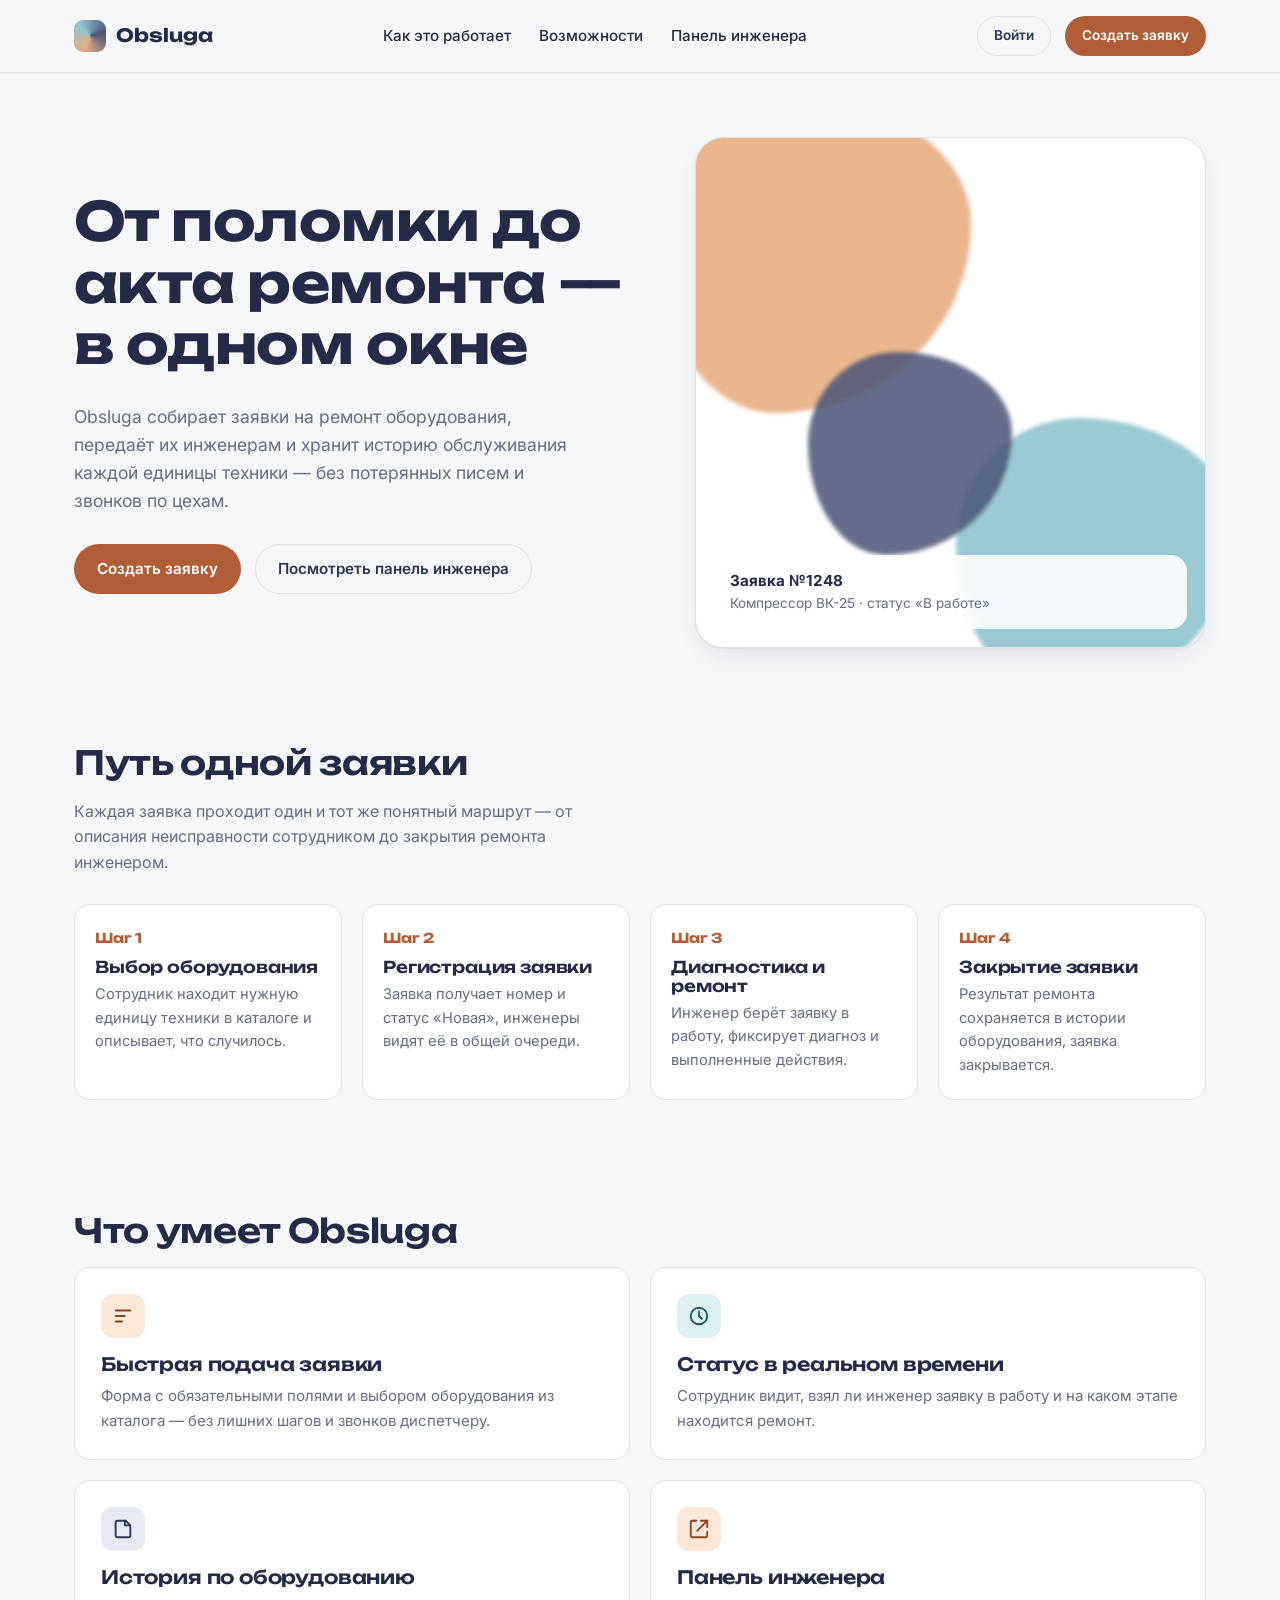
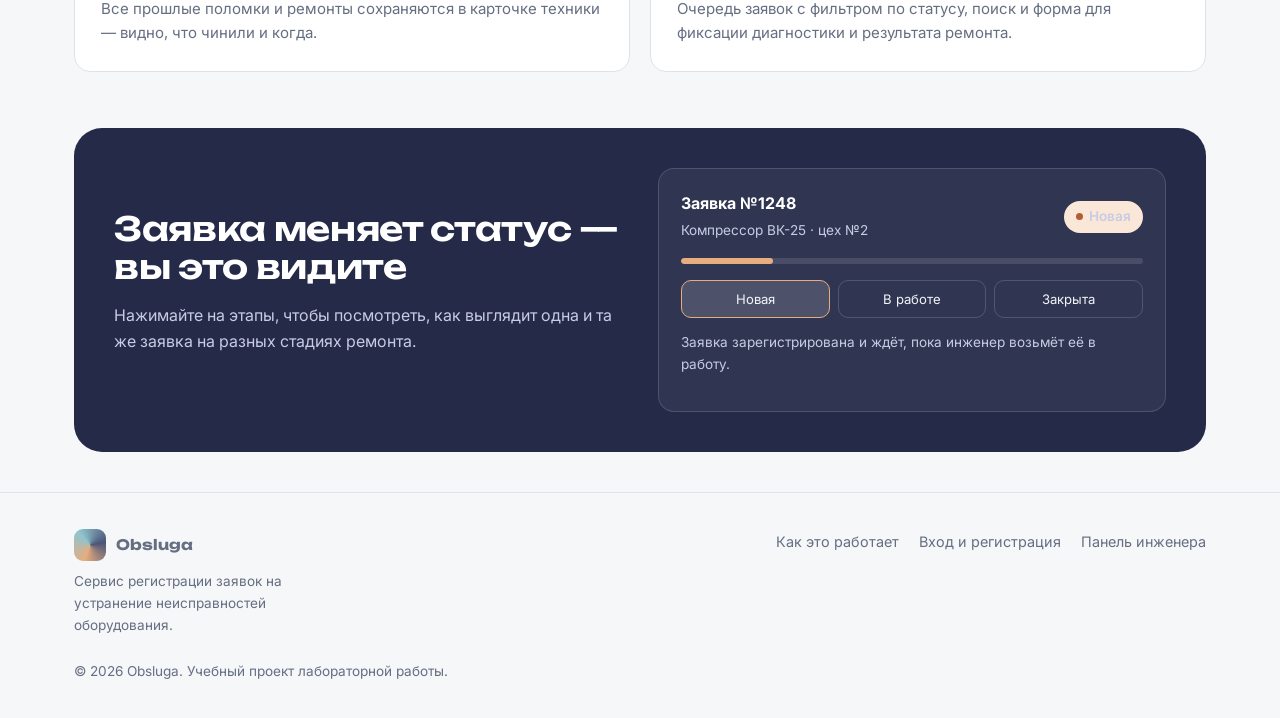
==== static/index.html @ 7c6a3f0a "Initial commit" ====
<!DOCTYPE html>
<html lang="ru">
<head>
<meta charset="UTF-8">
<meta name="viewport" content="width=device-width, initial-scale=1.0">
<title>Obsluga — заявки на ремонт оборудования</title>
<meta name="description" content="Obsluga — сервис регистрации заявок на устранение неисправностей оборудования: от заявки сотрудника до закрытия ремонта инженером.">
<link rel="preconnect" href="https://fonts.googleapis.com">
<link rel="preconnect" href="https://fonts.gstatic.com" crossorigin>
<link href="https://fonts.googleapis.com/css2?family=Unbounded:wght@600;700&family=Inter:wght@400;500;600;700&display=swap" rel="stylesheet">
<link rel="stylesheet" href="css/styles.css">
</head>
<body>
<a class="skip-link" href="#main">Перейти к основному содержимому</a>

<header class="site-header">
  <div class="container">
    <a class="logo" href="index.html">
      <span class="logo-mark" aria-hidden="true"></span>
      Obsluga
    </a>
    <nav class="main-nav" aria-label="Основная навигация">
      <ul>
        <li><a href="#process">Как это работает</a></li>
        <li><a href="#features">Возможности</a></li>
        <li><a href="admin.html">Панель инженера</a></li>
      </ul>
    </nav>
    <div class="header-actions">
      <a class="btn btn-ghost btn-sm" href="login.html">Войти</a>
      <a class="btn btn-primary btn-sm" href="login.html#register">Создать заявку</a>
    </div>
  </div>
</header>

<main id="main">

  <section class="hero">
    <div class="container">
      <div class="hero-copy">
        <h1>От поломки до акта ремонта — в одном окне</h1>
        <p class="lede">Obsluga собирает заявки на ремонт оборудования, передаёт их инженерам и хранит историю обслуживания каждой единицы техники — без потерянных писем и звонков по цехам.</p>
        <div class="hero-actions">
          <a class="btn btn-primary" href="login.html#register">Создать заявку</a>
          <a class="btn btn-ghost" href="admin.html">Посмотреть панель инженера</a>
        </div>
      </div>
      <div class="hero-visual" aria-hidden="true">
        <div class="blob blob-a"></div>
        <div class="blob blob-b"></div>
        <div class="blob blob-c"></div>
        <div class="hero-visual-label">
          <strong>Заявка №1248</strong>
          Компрессор ВК-25 · статус «В работе»
        </div>
      </div>
    </div>
  </section>

  <section class="process" id="process">
    <div class="container">
      <h2>Путь одной заявки</h2>
      <p style="color:var(--text-muted); max-width:56ch; margin-bottom:28px;">Каждая заявка проходит один и тот же понятный маршрут — от описания неисправности сотрудником до закрытия ремонта инженером.</p>
      <ol class="process-grid" style="list-style:none; padding:0; margin:0;">
        <li class="process-step">
          <span class="step-index">Шаг 1</span>
          <h3>Выбор оборудования</h3>
          <p>Сотрудник находит нужную единицу техники в каталоге и описывает, что случилось.</p>
        </li>
        <li class="process-step">
          <span class="step-index">Шаг 2</span>
          <h3>Регистрация заявки</h3>
          <p>Заявка получает номер и статус «Новая», инженеры видят её в общей очереди.</p>
        </li>
        <li class="process-step">
          <span class="step-index">Шаг 3</span>
          <h3>Диагностика и ремонт</h3>
          <p>Инженер берёт заявку в работу, фиксирует диагноз и выполненные действия.</p>
        </li>
        <li class="process-step">
          <span class="step-index">Шаг 4</span>
          <h3>Закрытие заявки</h3>
          <p>Результат ремонта сохраняется в истории оборудования, заявка закрывается.</p>
        </li>
      </ol>
    </div>
  </section>

  <section class="features" id="features">
    <div class="container">
      <h2>Что умеет Obsluga</h2>
      <div class="feature-grid">
        <article class="feature-card">
          <div class="feature-icon" aria-hidden="true">
            <svg viewBox="0 0 24 24" fill="none" stroke="currentColor" stroke-width="2" stroke-linecap="round"><path d="M4 6h16M4 12h10M4 18h7"/></svg>
          </div>
          <h3>Быстрая подача заявки</h3>
          <p>Форма с обязательными полями и выбором оборудования из каталога — без лишних шагов и звонков диспетчеру.</p>
        </article>
        <article class="feature-card">
          <div class="feature-icon" aria-hidden="true">
            <svg viewBox="0 0 24 24" fill="none" stroke="currentColor" stroke-width="2" stroke-linecap="round"><circle cx="12" cy="12" r="9"/><path d="M12 7v5l3 3"/></svg>
          </div>
          <h3>Статус в реальном времени</h3>
          <p>Сотрудник видит, взял ли инженер заявку в работу и на каком этапе находится ремонт.</p>
        </article>
        <article class="feature-card">
          <div class="feature-icon" aria-hidden="true">
            <svg viewBox="0 0 24 24" fill="none" stroke="currentColor" stroke-width="2" stroke-linecap="round"><path d="M4 19V5a2 2 0 0 1 2-2h9l5 5v11a2 2 0 0 1-2 2H6a2 2 0 0 1-2-2Z"/><path d="M14 3v5h5"/></svg>
          </div>
          <h3>История по оборудованию</h3>
          <p>Все прошлые поломки и ремонты сохраняются в карточке техники — видно, что чинили и когда.</p>
        </article>
        <article class="feature-card">
          <div class="feature-icon" aria-hidden="true">
            <svg viewBox="0 0 24 24" fill="none" stroke="currentColor" stroke-width="2" stroke-linecap="round"><path d="M9 3H5a2 2 0 0 0-2 2v14a2 2 0 0 0 2 2h14a2 2 0 0 0 2-2v-4"/><path d="M14 3h7v7"/><path d="M10 14 21 3"/></svg>
          </div>
          <h3>Панель инженера</h3>
          <p>Очередь заявок с фильтром по статусу, поиск и форма для фиксации диагностики и результата ремонта.</p>
        </article>
      </div>
    </div>
  </section>

  <section class="status-demo-wrap">
    <div class="container">
      <div class="status-demo">
        <div>
          <h2>Заявка меняет статус — вы это видите</h2>
          <p>Нажимайте на этапы, чтобы посмотреть, как выглядит одна и та же заявка на разных стадиях ремонта.</p>
        </div>
        <div class="demo-ticket">
          <div class="demo-ticket-head">
            <div>
              <strong style="display:block; color:#fff;">Заявка №1248</strong>
              <span>Компрессор ВК-25 · цех №2</span>
            </div>
            <span class="badge badge-new" id="demoBadge">Новая</span>
          </div>
          <div class="demo-progress"><div class="demo-progress-bar" id="demoProgress"></div></div>
          <div class="demo-steps" role="group" aria-label="Демонстрация статусов заявки">
            <button type="button" data-status="new" aria-pressed="true">Новая</button>
            <button type="button" data-status="progress" aria-pressed="false">В работе</button>
            <button type="button" data-status="closed" aria-pressed="false">Закрыта</button>
          </div>
          <p class="demo-note" id="demoNote" aria-live="polite">Заявка зарегистрирована и ждёт, пока инженер возьмёт её в работу.</p>
        </div>
      </div>
    </div>
  </section>

</main>

<footer class="site-footer">
  <div class="container footer-grid">
    <div>
      <a class="logo" href="index.html">
        <span class="logo-mark" aria-hidden="true"></span>
        Obsluga
      </a>
      <p class="footer-note" style="margin-top:10px; max-width:32ch;">Сервис регистрации заявок на устранение неисправностей оборудования.</p>
    </div>
    <nav aria-label="Ссылки в подвале">
      <ul>
        <li><a href="index.html#process">Как это работает</a></li>
        <li><a href="login.html">Вход и регистрация</a></li>
        <li><a href="admin.html">Панель инженера</a></li>
      </ul>
    </nav>
  </div>
  <div class="container">
    <p class="footer-note" style="margin-top:24px;">© 2026 Obsluga. Учебный проект лабораторной работы.</p>
  </div>
</footer>

<script src="js/app.js"></script>
</body>
</html>
---- static/css/styles.css ----
/* ==========================================================================
   Obsluga — design system
   Palette derived from three pastel corners of a colour triad:
   peach (warm / action), teal (informational), indigo (structural / brand)
   ========================================================================== */

:root{
  /* --- brand triad -------------------------------------------------- */
  --peach-100:#FBE7D8;
  --peach-400:#E7AD80;
  --peach-700:#B15E37;
  --peach-800:#8A4423;

  --teal-100:#DCF0F2;
  --teal-400:#8FC4CE;
  --teal-700:#2F7883;
  --teal-800:#1F5C63;

  --indigo-100:#E7E9F4;
  --indigo-300:#C7CBE4;
  --indigo-600:#4B5578;
  --indigo-700:#3B4463;
  --indigo-800:#2E3555;
  --indigo-900:#242A47;

  /* --- neutrals -------------------------------------------------------- */
  --bg:#F5F7F9;
  --surface:#FFFFFF;
  --surface-alt:#EEF1F5;
  --border:#DDE3E9;
  --text:#262B3D;
  --text-muted:#666E82;
  --text-on-dark:#F3F4F9;

  /* --- type -------------------------------------------------------------- */
  --font-display:"Unbounded", "Segoe UI", sans-serif;
  --font-body:"Inter", "Segoe UI", sans-serif;

  /* --- shape / motion --------------------------------------------------- */
  --radius-s:10px;
  --radius-m:16px;
  --radius-l:28px;
  --shadow-card:0 1px 2px rgba(36,42,71,.06), 0 10px 30px -12px rgba(36,42,71,.18);
  --ease:cubic-bezier(.22,.9,.35,1);
}

*,*::before,*::after{ box-sizing:border-box; }
html{ scroll-behavior:smooth; }
@media (prefers-reduced-motion:reduce){
  html{ scroll-behavior:auto; }
  *,*::before,*::after{ animation-duration:.001ms !important; animation-iteration-count:1 !important; transition-duration:.001ms !important; }
}

body{
  margin:0;
  background:var(--bg);
  color:var(--text);
  font-family:var(--font-body);
  font-size:16px;
  line-height:1.6;
  -webkit-font-smoothing:antialiased;
}

h1,h2,h3{
  font-family:var(--font-display);
  color:var(--indigo-900);
  line-height:1.15;
  margin:0 0 .5em;
  letter-spacing:-.01em;
}
h1{ font-weight:700; font-size:clamp(2.1rem,4.2vw,3.4rem); }
h2{ font-weight:600; font-size:clamp(1.6rem,2.6vw,2.15rem); }
h3{ font-weight:600; font-size:1.15rem; }
p{ margin:0 0 1em; color:var(--text); }
a{ color:var(--indigo-700); }
img,svg{ max-width:100%; display:block; }

.container{
  width:100%;
  max-width:1180px;
  margin-inline:auto;
  padding-inline:24px;
}

/* --- screen-reader-only text --------------------------------------------- */
.visually-hidden{
  position:absolute; width:1px; height:1px; padding:0; margin:-1px;
  overflow:hidden; clip:rect(0,0,0,0); white-space:nowrap; border:0;
}

/* --- skip link --------------------------------------------------------- */
.skip-link{
  position:absolute;
  left:16px; top:-60px;
  background:var(--indigo-900);
  color:#fff;
  padding:10px 18px;
  border-radius:var(--radius-s);
  z-index:1000;
  transition:top .2s var(--ease);
}
.skip-link:focus{ top:16px; }

/* --- focus visibility ---------------------------------------------------- */
a:focus-visible,
button:focus-visible,
input:focus-visible,
select:focus-visible,
textarea:focus-visible,
[tabindex]:focus-visible{
  outline:3px solid var(--peach-700);
  outline-offset:2px;
  border-radius:4px;
}

/* ==========================================================================
   Site header / nav
   ========================================================================== */
.site-header{
  position:sticky; top:0; z-index:50;
  background:rgba(245,247,249,.85);
  backdrop-filter:blur(10px);
  border-bottom:1px solid var(--border);
}
.site-header .container{
  display:flex; align-items:center; justify-content:space-between;
  padding-block:16px;
}
.logo{
  display:flex; align-items:center; gap:10px;
  font-family:var(--font-display); font-weight:700; font-size:1.15rem;
  color:var(--indigo-900); text-decoration:none;
}
.logo-mark{
  width:32px; height:32px; border-radius:9px;
  background:conic-gradient(from 200deg, var(--peach-400), var(--teal-400), var(--indigo-600), var(--peach-400));
}
.main-nav ul{
  display:flex; gap:28px; list-style:none; margin:0; padding:0;
}
.main-nav a{
  text-decoration:none; color:var(--text); font-weight:500; font-size:.95rem;
  padding-block:6px; border-bottom:2px solid transparent;
  transition:border-color .2s var(--ease), color .2s var(--ease);
}
.main-nav a:hover,
.main-nav a:focus-visible{ color:var(--indigo-800); border-color:var(--peach-700); }
.header-actions{ display:flex; align-items:center; gap:14px; }
.nav-toggle{ display:none; }

/* ==========================================================================
   Buttons
   ========================================================================== */
.btn{
  --btn-bg:var(--indigo-800);
  --btn-fg:#fff;
  display:inline-flex; align-items:center; justify-content:center; gap:8px;
  font-family:var(--font-body); font-weight:600; font-size:.95rem;
  padding:12px 22px; border-radius:999px; border:1px solid transparent;
  background:var(--btn-bg); color:var(--btn-fg);
  cursor:pointer; text-decoration:none;
  transition:transform .18s var(--ease), box-shadow .18s var(--ease), background-color .18s var(--ease);
}
.btn:hover{ transform:translateY(-2px); box-shadow:0 10px 24px -10px rgba(46,53,85,.45); }
.btn:active{ transform:translateY(0); }
.btn-primary{ --btn-bg:var(--peach-700); --btn-fg:#fff; }
.btn-primary:hover{ background:var(--peach-800); }
.btn-ghost{
  --btn-bg:transparent; --btn-fg:var(--indigo-800);
  border-color:var(--border);
}
.btn-ghost:hover{ background:var(--surface-alt); box-shadow:none; transform:none; border-color:var(--indigo-300); }
.btn-sm{ padding:8px 16px; font-size:.85rem; }
.btn-block{ width:100%; }
.btn[disabled]{ opacity:.55; cursor:not-allowed; transform:none; box-shadow:none; }

/* ==========================================================================
   Hero
   ========================================================================== */
.hero{ padding-block:64px 40px; }
.hero .container{
  display:grid; grid-template-columns:1.05fr .95fr; gap:56px; align-items:center;
}
.hero-copy p.lede{ font-size:1.1rem; color:var(--text-muted); max-width:46ch; }
.hero-actions{ display:flex; gap:14px; flex-wrap:wrap; margin-top:28px; }

.hero-visual{
  position:relative; aspect-ratio:1/1; border-radius:var(--radius-l);
  background:var(--surface); border:1px solid var(--border); overflow:hidden;
  box-shadow:var(--shadow-card);
}
.blob{
  position:absolute; border-radius:44% 56% 62% 38%/45% 40% 60% 55%;
  filter:blur(2px); opacity:.9;
  animation:float 12s ease-in-out infinite;
}
.blob-a{ width:62%; height:62%; top:-8%; left:-8%; background:var(--peach-400); animation-delay:0s; }
.blob-b{ width:55%; height:55%; bottom:-10%; right:-6%; background:var(--teal-400); animation-delay:-4s; }
.blob-c{ width:40%; height:40%; bottom:18%; left:22%; background:var(--indigo-600); opacity:.85; animation-delay:-8s; }
@keyframes float{
  0%,100%{ transform:translate(0,0) scale(1); }
  50%{ transform:translate(3%, -4%) scale(1.05); }
}
.hero-visual-label{
  position:absolute; inset:auto 18px 18px 18px;
  background:rgba(255,255,255,.88); backdrop-filter:blur(6px);
  border-radius:var(--radius-m); padding:14px 16px;
  font-size:.85rem; color:var(--text-muted);
}
.hero-visual-label strong{ display:block; color:var(--indigo-900); font-size:.95rem; }

/* ==========================================================================
   Process (real sequence — numbered)
   ========================================================================== */
.process{ padding-block:56px; }
.process-grid{
  display:grid; grid-template-columns:repeat(4,1fr); gap:20px; counter-reset:step;
}
.process-step{
  background:var(--surface); border:1px solid var(--border); border-radius:var(--radius-m);
  padding:22px 20px; position:relative;
}
.process-step .step-index{
  font-family:var(--font-display); font-weight:700; font-size:.85rem;
  color:var(--peach-700); margin-bottom:10px; display:block;
}
.process-step h3{ margin-bottom:6px; font-size:1.02rem; }
.process-step p{ color:var(--text-muted); font-size:.92rem; margin:0; }

/* ==========================================================================
   Feature cards
   ========================================================================== */
.features{ padding-block:56px; }
.feature-grid{ display:grid; grid-template-columns:repeat(2,1fr); gap:20px; }
.feature-card{
  background:var(--surface); border:1px solid var(--border); border-radius:var(--radius-m);
  padding:26px; transition:transform .2s var(--ease), box-shadow .2s var(--ease), border-color .2s var(--ease);
}
.feature-card:hover{ transform:translateY(-4px); box-shadow:var(--shadow-card); border-color:transparent; }
.feature-icon{
  width:44px; height:44px; border-radius:12px; margin-bottom:16px;
  display:flex; align-items:center; justify-content:center;
}
.feature-icon svg{ width:22px; height:22px; }
.feature-card:nth-of-type(1) .feature-icon{ background:var(--peach-100); color:var(--peach-800); }
.feature-card:nth-of-type(2) .feature-icon{ background:var(--teal-100); color:var(--teal-800); }
.feature-card:nth-of-type(3) .feature-icon{ background:var(--indigo-100); color:var(--indigo-800); }
.feature-card:nth-of-type(4) .feature-icon{ background:var(--peach-100); color:var(--peach-800); }
.feature-card p{ color:var(--text-muted); font-size:.94rem; margin:0; }

/* --- live status demo -------------------------------------------------- */
.status-demo{
  background:var(--indigo-900); border-radius:var(--radius-l); padding:40px;
  color:var(--text-on-dark); display:grid; grid-template-columns:1fr 1fr; gap:36px; align-items:center;
}
.status-demo h2{ color:#fff; }
.status-demo p{ color:var(--indigo-300); }
.demo-ticket{
  background:rgba(255,255,255,.06); border:1px solid rgba(255,255,255,.14);
  border-radius:var(--radius-m); padding:22px;
}
.demo-ticket-head{ display:flex; justify-content:space-between; align-items:center; margin-bottom:14px; }
.demo-ticket-head span{ color:var(--indigo-300); font-size:.85rem; }
.demo-progress{ height:6px; border-radius:999px; background:rgba(255,255,255,.12); overflow:hidden; margin:16px 0; }
.demo-progress-bar{ height:100%; border-radius:999px; background:var(--peach-400); width:20%; transition:width .4s var(--ease), background-color .4s var(--ease); }
.demo-steps{ display:flex; gap:8px; }
.demo-steps button{
  flex:1; padding:10px 8px; border-radius:10px; border:1px solid rgba(255,255,255,.16);
  background:transparent; color:var(--text-on-dark); font-family:var(--font-body); font-size:.82rem; cursor:pointer;
  transition:background-color .2s var(--ease), border-color .2s var(--ease);
}
.demo-steps button[aria-pressed="true"]{ background:rgba(255,255,255,.14); border-color:var(--peach-400); }
.demo-note{ margin-top:14px; font-size:.85rem; color:var(--indigo-300); min-height:1.4em; }

/* ==========================================================================
   Badges (shared with admin panel)
   ========================================================================== */
.badge{
  display:inline-flex; align-items:center; gap:6px;
  font-size:.8rem; font-weight:600; padding:5px 12px; border-radius:999px;
  white-space:nowrap;
}
.badge::before{ content:""; width:7px; height:7px; border-radius:50%; }
.badge-new{ background:var(--peach-100); color:var(--peach-800); }
.badge-new::before{ background:var(--peach-700); }
.badge-progress{ background:var(--teal-100); color:var(--teal-800); }
.badge-progress::before{ background:var(--teal-700); }
.badge-closed{ background:var(--indigo-100); color:var(--indigo-800); }
.badge-closed::before{ background:var(--indigo-600); }

/* ==========================================================================
   Footer
   ========================================================================== */
.site-footer{ border-top:1px solid var(--border); margin-top:40px; padding-block:36px; }
.footer-grid{ display:flex; justify-content:space-between; gap:24px; flex-wrap:wrap; }
.footer-grid nav ul{ list-style:none; margin:0; padding:0; display:flex; gap:20px; flex-wrap:wrap; }
.footer-grid a{ color:var(--text-muted); text-decoration:none; font-size:.9rem; }
.footer-grid a:hover{ color:var(--indigo-800); }
.footer-note{ color:var(--text-muted); font-size:.85rem; margin:0; }

/* ==========================================================================
   Forms (shared: login + admin dialogs)
   ========================================================================== */
fieldset{ border:none; margin:0; padding:0; }
legend{ font-family:var(--font-display); font-weight:600; font-size:1rem; color:var(--indigo-900); padding:0; margin-bottom:14px; }
.field{ margin-bottom:18px; }
.field label{ display:block; font-size:.88rem; font-weight:600; color:var(--indigo-900); margin-bottom:6px; }
.field .hint{ display:block; font-size:.78rem; color:var(--text-muted); margin-top:5px; }
.input,
select.input,
textarea.input{
  width:100%; font-family:var(--font-body); font-size:.96rem; color:var(--text);
  padding:11px 14px; border:1px solid var(--border); border-radius:var(--radius-s);
  background:var(--surface);
  transition:border-color .18s var(--ease), box-shadow .18s var(--ease);
}
.input:hover{ border-color:var(--indigo-300); }
.input:focus{ border-color:var(--indigo-600); box-shadow:0 0 0 4px var(--indigo-100); outline:none; }
textarea.input{ resize:vertical; min-height:90px; }
.password-field{ position:relative; }
.password-field .input{ padding-right:44px; }
.password-toggle{
  position:absolute; right:6px; top:50%; transform:translateY(-50%);
  background:none; border:none; cursor:pointer; padding:8px; color:var(--text-muted); border-radius:8px;
}
.password-toggle:hover{ color:var(--indigo-800); }
.checkbox-field{ display:flex; align-items:center; gap:8px; }
.checkbox-field input{ width:16px; height:16px; accent-color:var(--indigo-700); }
.checkbox-field label{ margin:0; font-size:.9rem; font-weight:500; color:var(--text); }
.form-row{ display:grid; grid-template-columns:1fr 1fr; gap:16px; }

/* ==========================================================================
   Auth page layout
   ========================================================================== */
.auth-shell{ min-height:100vh; display:grid; grid-template-columns:1fr 1fr; }
.auth-visual{
  position:relative; overflow:hidden;
  background:linear-gradient(160deg, var(--indigo-900), var(--indigo-700));
  color:#fff; padding:56px; display:flex; flex-direction:column; justify-content:space-between;
}
.auth-visual .blob{ opacity:.55; }
.auth-visual-copy{ position:relative; z-index:1; max-width:34ch; }
.auth-visual-copy p{ color:var(--indigo-300); }
.auth-visual .logo{ color:#fff; position:relative; z-index:1; }
.auth-form-side{ display:flex; align-items:center; justify-content:center; padding:40px 24px; }
.auth-card{ width:100%; max-width:420px; }
.auth-tabs{ display:flex; gap:4px; background:var(--surface-alt); border-radius:999px; padding:4px; margin-bottom:28px; }
.auth-tabs [role="tab"]{
  flex:1; border:none; background:none; padding:10px; border-radius:999px; cursor:pointer;
  font-family:var(--font-body); font-weight:600; font-size:.9rem; color:var(--text-muted);
  transition:background-color .2s var(--ease), color .2s var(--ease);
}
.auth-tabs [role="tab"][aria-selected="true"]{ background:var(--surface); color:var(--indigo-900); box-shadow:var(--shadow-card); }
[role="tabpanel"][hidden]{ display:none; }
.auth-foot-link{ text-align:center; font-size:.88rem; color:var(--text-muted); margin-top:18px; }
.form-message{
  border-radius:var(--radius-s); padding:12px 14px; font-size:.88rem; margin-bottom:18px;
  background:var(--teal-100); color:var(--teal-800); display:none;
}
.form-message.is-visible{ display:block; }

/* ==========================================================================
   Admin shell
   ========================================================================== */
.admin-shell{ display:grid; grid-template-columns:250px 1fr; min-height:100vh; }
.admin-sidebar{
  background:var(--indigo-900); color:var(--text-on-dark);
  display:flex; flex-direction:column; padding:22px 16px;
}
.admin-sidebar .logo{ color:#fff; padding:6px 8px 26px; }
.admin-nav{ list-style:none; margin:0; padding:0; flex:1; }
.admin-nav a{
  display:flex; align-items:center; gap:10px; text-decoration:none; color:var(--indigo-300);
  font-size:.92rem; font-weight:500; padding:11px 12px; border-radius:10px; margin-bottom:2px;
  transition:background-color .18s var(--ease), color .18s var(--ease);
}
.admin-nav a:hover{ background:rgba(255,255,255,.06); color:#fff; }
.admin-nav a[aria-current="page"]{ background:var(--peach-700); color:#fff; }
.admin-nav svg{ width:18px; height:18px; flex-shrink:0; }
.admin-user{
  display:flex; align-items:center; gap:10px; padding:12px; border-top:1px solid rgba(255,255,255,.1);
}
.admin-user-avatar{
  width:36px; height:36px; border-radius:50%;
  background:conic-gradient(from 120deg, var(--teal-400), var(--peach-400));
  flex-shrink:0;
}
.admin-user-meta{ line-height:1.3; flex:1; min-width:0; }
.admin-user-meta strong{ display:block; font-size:.88rem; color:#fff; }
.admin-user-meta span{ font-size:.78rem; color:var(--indigo-300); }
.admin-user a{ color:var(--indigo-300); font-size:.8rem; }

.admin-main{ padding:28px 32px 48px; }
.admin-topbar{
  display:flex; align-items:center; justify-content:space-between; gap:20px; margin-bottom:22px; flex-wrap:wrap;
}
.admin-topbar h1{ margin:0; font-size:1.6rem; }
.admin-search{ position:relative; max-width:320px; flex:1; min-width:200px; }
.admin-search input{ padding-left:38px; }
.admin-search svg{ position:absolute; left:12px; top:50%; transform:translateY(-50%); width:16px; height:16px; color:var(--text-muted); }

.filter-tabs{ display:flex; gap:8px; margin-bottom:20px; flex-wrap:wrap; }
.filter-tabs button{
  border:1px solid var(--border); background:var(--surface); border-radius:999px;
  padding:8px 16px; font-size:.86rem; font-weight:600; color:var(--text-muted); cursor:pointer;
  transition:all .18s var(--ease);
}
.filter-tabs button:hover{ border-color:var(--indigo-300); }
.filter-tabs button[aria-pressed="true"]{ background:var(--indigo-900); border-color:var(--indigo-900); color:#fff; }

.ticket-table-wrap{
  background:var(--surface); border:1px solid var(--border); border-radius:var(--radius-m); overflow:hidden;
}
table.ticket-table{ width:100%; border-collapse:collapse; }
.ticket-table caption{ text-align:left; padding:16px 20px 0; font-size:.85rem; color:var(--text-muted); }
.ticket-table th,
.ticket-table td{ padding:14px 20px; text-align:left; font-size:.9rem; border-bottom:1px solid var(--border); }
.ticket-table th{ font-size:.78rem; color:var(--text-muted); font-weight:600; background:var(--surface-alt); }
.ticket-table tbody tr{ transition:background-color .15s var(--ease); }
.ticket-table tbody tr:hover{ background:var(--surface-alt); }
.ticket-table tbody tr:last-child td{ border-bottom:none; }
.ticket-equipment{ font-weight:600; color:var(--indigo-900); }
.ticket-desc{ color:var(--text-muted); max-width:260px; overflow:hidden; text-overflow:ellipsis; white-space:nowrap; }
.ticket-table .empty-row td{ text-align:center; color:var(--text-muted); padding:36px 20px; }

/* --- dialogs ------------------------------------------------------------ */
dialog{
  border:none; border-radius:var(--radius-l); padding:0; width:min(560px,92vw);
  box-shadow:0 30px 60px -20px rgba(36,42,71,.4);
}
dialog::backdrop{ background:rgba(36,42,71,.45); backdrop-filter:blur(2px); }
.dialog-head{
  display:flex; align-items:center; justify-content:space-between;
  padding:22px 26px; border-bottom:1px solid var(--border);
}
.dialog-head h2{ margin:0; font-size:1.2rem; }
.dialog-close{
  background:var(--surface-alt); border:none; width:32px; height:32px; border-radius:50%;
  cursor:pointer; display:flex; align-items:center; justify-content:center; color:var(--text-muted);
}
.dialog-close:hover{ background:var(--indigo-100); color:var(--indigo-800); }
.dialog-body{ padding:24px 26px; max-height:70vh; overflow-y:auto; }
.dialog-foot{ padding:18px 26px; border-top:1px solid var(--border); display:flex; justify-content:flex-end; gap:10px; }
.ticket-meta{ display:flex; flex-wrap:wrap; gap:8px 20px; margin-bottom:18px; font-size:.86rem; color:var(--text-muted); }
.ticket-meta strong{ color:var(--indigo-900); }

.toast{
  position:fixed; right:24px; bottom:24px; z-index:200;
  background:var(--indigo-900); color:#fff; padding:14px 20px; border-radius:var(--radius-s);
  font-size:.88rem; box-shadow:var(--shadow-card);
  opacity:0; transform:translateY(12px); pointer-events:none;
  transition:opacity .25s var(--ease), transform .25s var(--ease);
}
.toast.is-visible{ opacity:1; transform:translateY(0); }

/* ==========================================================================
   Responsive
   ========================================================================== */
@media (max-width:900px){
  .hero .container{ grid-template-columns:1fr; }
  .hero-visual{ order:-1; aspect-ratio:16/10; }
  .process-grid{ grid-template-columns:repeat(2,1fr); }
  .feature-grid{ grid-template-columns:1fr; }
  .status-demo{ grid-template-columns:1fr; }
  .auth-shell{ grid-template-columns:1fr; }
  .auth-visual{ display:none; }
  .admin-shell{ grid-template-columns:1fr; }
  .admin-sidebar{ position:sticky; top:0; z-index:40; flex-direction:row; align-items:center; padding:12px 16px; }
  .admin-sidebar .logo{ padding:0; flex:1; }
  .admin-nav{ display:none; }
  .admin-user{ border:none; }
}
@media (max-width:700px){
  .main-nav{ display:none; }
  .process-grid{ grid-template-columns:1fr; }
  .form-row{ grid-template-columns:1fr; }
  .ticket-desc{ max-width:140px; }
}
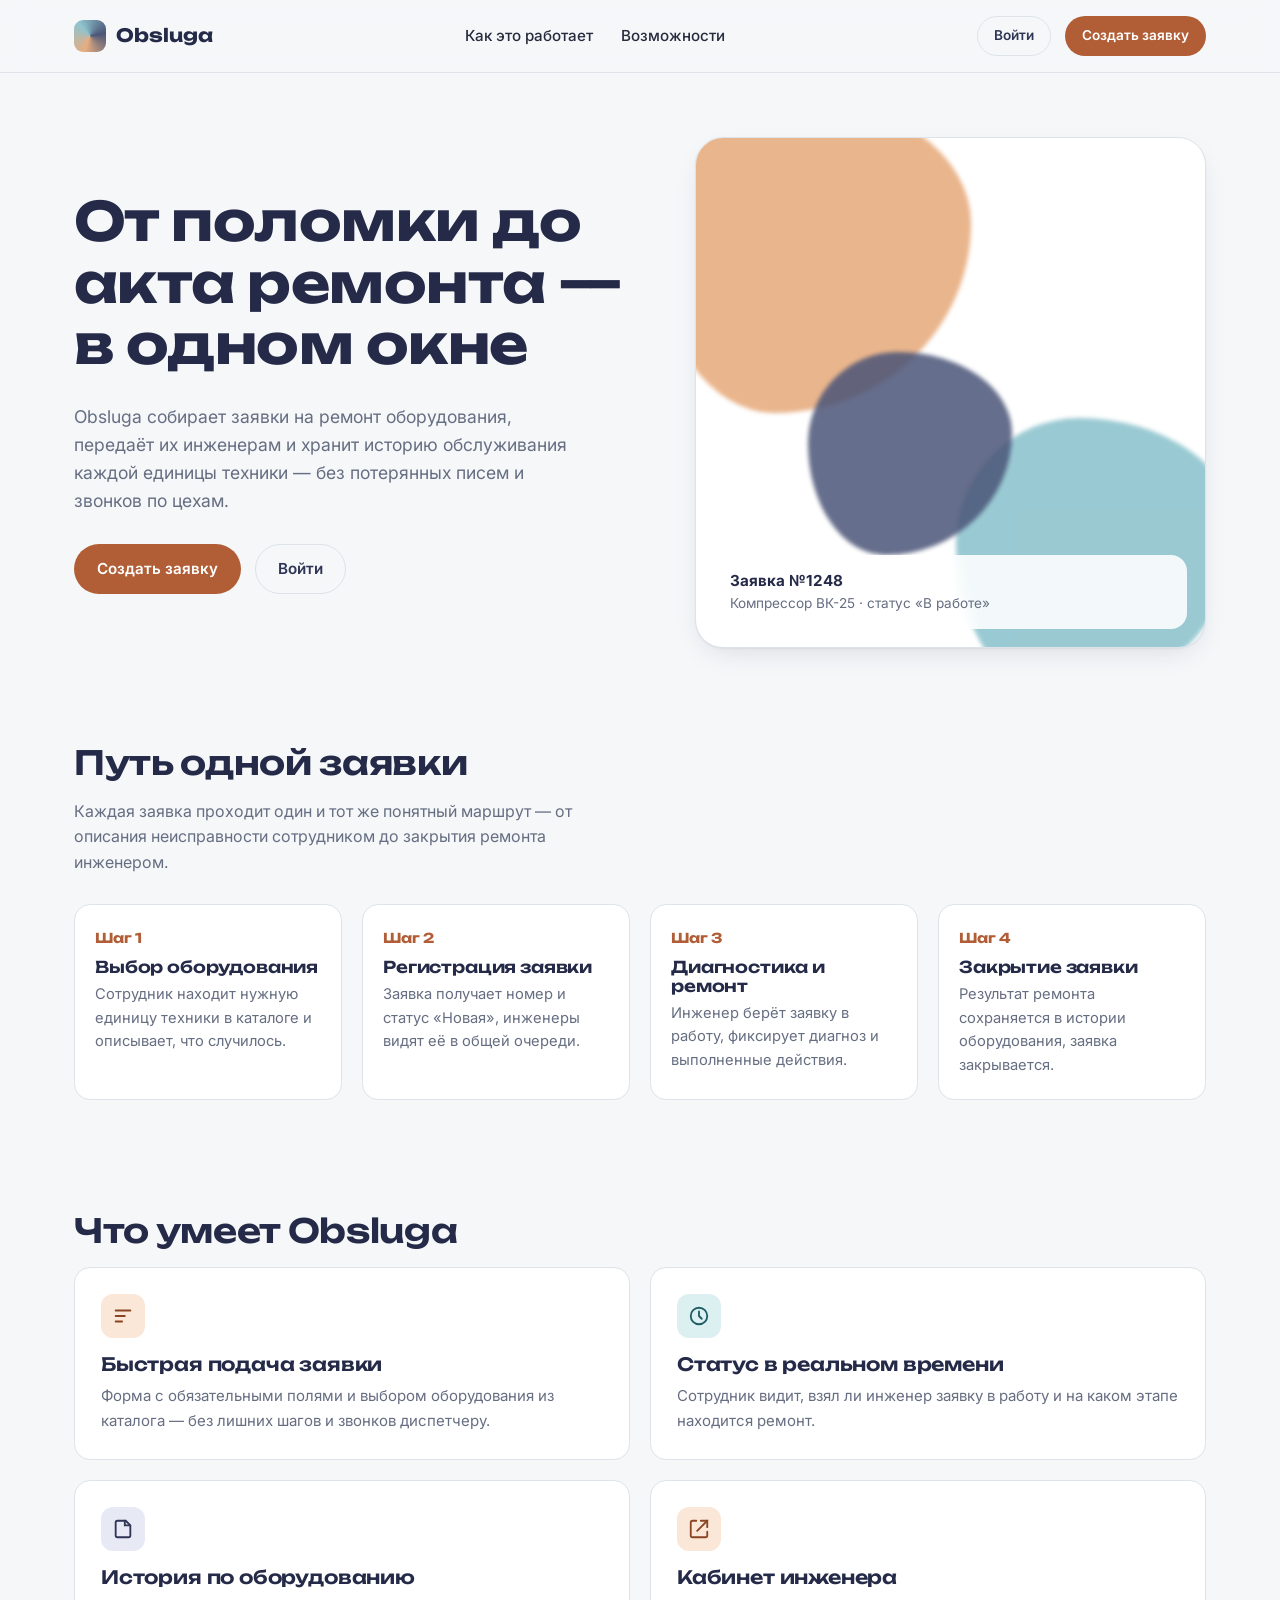
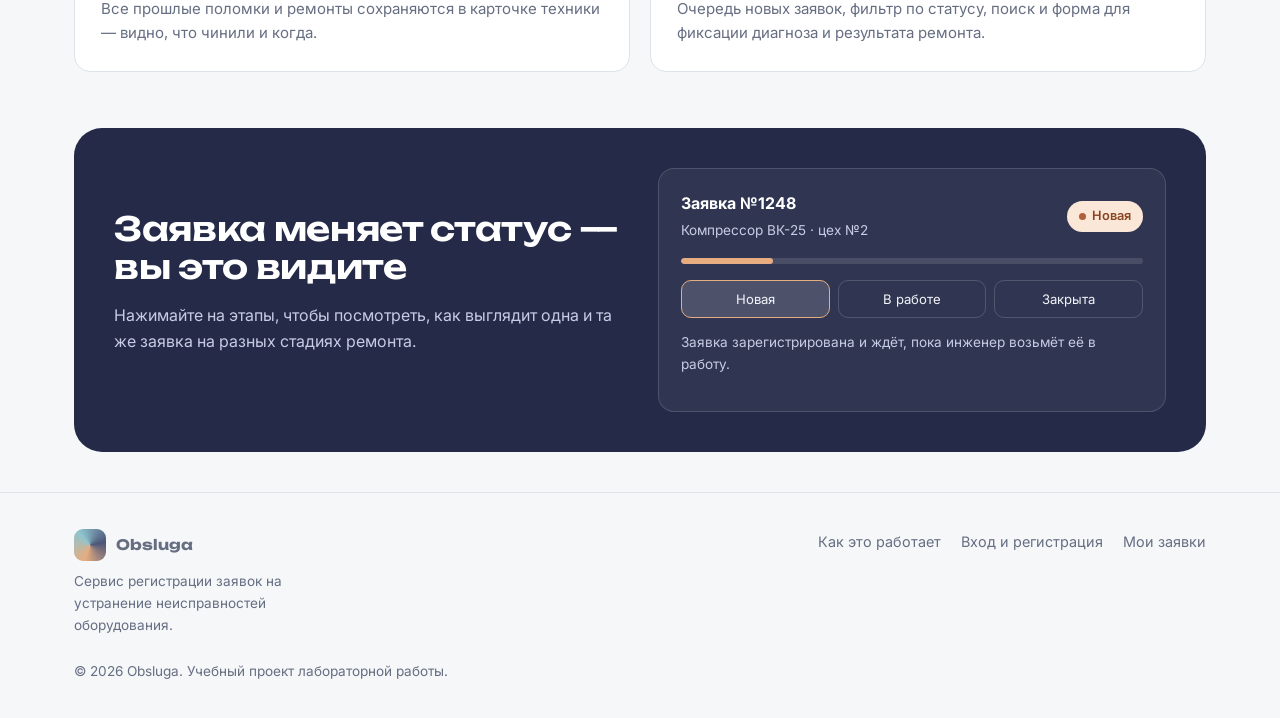
==== commit 347fdd1c: "Roles and users management, tickets page, expanded tests and DB schema docs. Co-Authored-By: Claude " ====
--- a/static/index.html
+++ b/static/index.html
@@ -5,6 +5,7 @@
 <meta name="viewport" content="width=device-width, initial-scale=1.0">
 <title>Obsluga — заявки на ремонт оборудования</title>
 <meta name="description" content="Obsluga — сервис регистрации заявок на устранение неисправностей оборудования: от заявки сотрудника до закрытия ремонта инженером.">
+<link rel="icon" href="data:image/svg+xml,%3Csvg%20xmlns=%27http://www.w3.org/2000/svg%27%20viewBox=%270%200%2032%2032%27%3E%3Crect%20width=%2732%27%20height=%2732%27%20rx=%278%27%20fill=%27%23B15E37%27/%3E%3Ccircle%20cx=%2716%27%20cy=%2716%27%20r=%276%27%20fill=%27%238FC4CE%27/%3E%3C/svg%3E">
 <link rel="preconnect" href="https://fonts.googleapis.com">
 <link rel="preconnect" href="https://fonts.gstatic.com" crossorigin>
 <link href="https://fonts.googleapis.com/css2?family=Unbounded:wght@600;700&family=Inter:wght@400;500;600;700&display=swap" rel="stylesheet">
@@ -23,8 +24,7 @@
       <ul>
         <li><a href="#process">Как это работает</a></li>
         <li><a href="#features">Возможности</a></li>
-        <li><a href="admin.html">Панель инженера</a></li>
-      </ul>
+        </ul>
     </nav>
     <div class="header-actions">
       <a class="btn btn-ghost btn-sm" href="login.html">Войти</a>
@@ -42,7 +42,7 @@
         <p class="lede">Obsluga собирает заявки на ремонт оборудования, передаёт их инженерам и хранит историю обслуживания каждой единицы техники — без потерянных писем и звонков по цехам.</p>
         <div class="hero-actions">
           <a class="btn btn-primary" href="login.html#register">Создать заявку</a>
-          <a class="btn btn-ghost" href="admin.html">Посмотреть панель инженера</a>
+          <a class="btn btn-ghost" href="login.html">Войти</a>
         </div>
       </div>
       <div class="hero-visual" aria-hidden="true">
@@ -115,8 +115,8 @@
           <div class="feature-icon" aria-hidden="true">
             <svg viewBox="0 0 24 24" fill="none" stroke="currentColor" stroke-width="2" stroke-linecap="round"><path d="M9 3H5a2 2 0 0 0-2 2v14a2 2 0 0 0 2 2h14a2 2 0 0 0 2-2v-4"/><path d="M14 3h7v7"/><path d="M10 14 21 3"/></svg>
           </div>
-          <h3>Панель инженера</h3>
-          <p>Очередь заявок с фильтром по статусу, поиск и форма для фиксации диагностики и результата ремонта.</p>
+          <h3>Кабинет инженера</h3>
+          <p>Очередь новых заявок, фильтр по статусу, поиск и форма для фиксации диагноза и результата ремонта.</p>
         </article>
       </div>
     </div>
@@ -164,7 +164,7 @@
       <ul>
         <li><a href="index.html#process">Как это работает</a></li>
         <li><a href="login.html">Вход и регистрация</a></li>
-        <li><a href="admin.html">Панель инженера</a></li>
+        <li><a href="tickets.html">Мои заявки</a></li>
       </ul>
     </nav>
   </div>
--- a/static/css/styles.css
+++ b/static/css/styles.css
@@ -260,7 +260,7 @@
   border-radius:var(--radius-m); padding:22px;
 }
 .demo-ticket-head{ display:flex; justify-content:space-between; align-items:center; margin-bottom:14px; }
-.demo-ticket-head span{ color:var(--indigo-300); font-size:.85rem; }
+.demo-ticket-head div span{ color:var(--indigo-300); font-size:.85rem; }
 .demo-progress{ height:6px; border-radius:999px; background:rgba(255,255,255,.12); overflow:hidden; margin:16px 0; }
 .demo-progress-bar{ height:100%; border-radius:999px; background:var(--peach-400); width:20%; transition:width .4s var(--ease), background-color .4s var(--ease); }
 .demo-steps{ display:flex; gap:8px; }
@@ -409,18 +409,18 @@
 .filter-tabs button[aria-pressed="true"]{ background:var(--indigo-900); border-color:var(--indigo-900); color:#fff; }
 
 .ticket-table-wrap{
-  background:var(--surface); border:1px solid var(--border); border-radius:var(--radius-m); overflow:hidden;
+  background:var(--surface); border:1px solid var(--border); border-radius:var(--radius-m); overflow-x:auto;
 }
 table.ticket-table{ width:100%; border-collapse:collapse; }
 .ticket-table caption{ text-align:left; padding:16px 20px 0; font-size:.85rem; color:var(--text-muted); }
 .ticket-table th,
-.ticket-table td{ padding:14px 20px; text-align:left; font-size:.9rem; border-bottom:1px solid var(--border); }
+.ticket-table td{ padding:14px 14px; text-align:left; font-size:.9rem; border-bottom:1px solid var(--border); }
 .ticket-table th{ font-size:.78rem; color:var(--text-muted); font-weight:600; background:var(--surface-alt); }
 .ticket-table tbody tr{ transition:background-color .15s var(--ease); }
 .ticket-table tbody tr:hover{ background:var(--surface-alt); }
 .ticket-table tbody tr:last-child td{ border-bottom:none; }
 .ticket-equipment{ font-weight:600; color:var(--indigo-900); }
-.ticket-desc{ color:var(--text-muted); max-width:260px; overflow:hidden; text-overflow:ellipsis; white-space:nowrap; }
+.ticket-desc{ color:var(--text-muted); max-width:200px; overflow:hidden; text-overflow:ellipsis; white-space:nowrap; }
 .ticket-table .empty-row td{ text-align:center; color:var(--text-muted); padding:36px 20px; }
 
 /* --- dialogs ------------------------------------------------------------ */
@@ -476,3 +476,59 @@
   .form-row{ grid-template-columns:1fr; }
   .ticket-desc{ max-width:140px; }
 }
+
+/* ==========================================================================
+   Roles: cabinet layout (tickets.html), badges, facts, users table
+   ========================================================================== */
+.app-header{
+  display:flex; align-items:center; justify-content:space-between; gap:16px; flex-wrap:wrap;
+  padding:14px 32px; background:var(--surface); border-bottom:1px solid var(--border);
+}
+.app-user{ display:flex; align-items:center; gap:14px; flex-wrap:wrap; }
+.app-user-meta{ line-height:1.3; text-align:right; }
+.app-user-meta strong{ display:block; font-size:.9rem; color:var(--indigo-900); }
+.app-user-meta span{ font-size:.78rem; color:var(--text-muted); }
+.app-main{ max-width:1180px; margin:0 auto; padding:28px 32px 56px; }
+.page-lede{ margin:6px 0 0; color:var(--text-muted); font-size:.92rem; max-width:60ch; }
+.toolbar{ display:flex; align-items:center; justify-content:space-between; gap:16px; flex-wrap:wrap; margin-bottom:20px; }
+.toolbar .filter-tabs{ margin-bottom:0; }
+.tab-count{ opacity:.7; font-weight:500; margin-left:2px; }
+.badge-role-employee{ background:var(--teal-100); color:var(--teal-800); }
+.badge-role-employee::before{ background:var(--teal-700); }
+.badge-role-engineer{ background:var(--peach-100); color:var(--peach-800); }
+.badge-role-engineer::before{ background:var(--peach-700); }
+.badge-role-admin{ background:var(--indigo-100); color:var(--indigo-800); }
+.badge-role-admin::before{ background:var(--indigo-600); }
+.admin-sidebar .badge{ margin-top:4px; }
+.ticket-facts{ display:grid; grid-template-columns:1fr 1fr; gap:14px 20px; margin:0 0 20px; }
+.ticket-facts dt{ font-size:.75rem; font-weight:600; color:var(--text-muted); margin-bottom:3px; }
+.ticket-facts dd{ margin:0; font-size:.92rem; color:var(--text); overflow-wrap:anywhere; }
+.ticket-facts .fact-wide{ grid-column:1 / -1; }
+.input[readonly]{ background:var(--surface-alt); }
+.input-sm{ padding:7px 10px; font-size:.88rem; width:auto; min-width:140px; }
+[hidden]{ display:none !important; }
+@media (max-width:900px){
+  .admin-nav{ display:flex; gap:4px; flex:0 0 auto; margin-right:8px; }
+  .admin-nav a{ margin:0; padding:8px 10px; }
+  .admin-nav svg{ display:none; }
+  .admin-user-meta{ display:none; }
+  .admin-main, .app-main{ padding:20px 16px 40px; }
+  .app-header{ padding:12px 16px; }
+}
+@media (max-width:700px){
+  .ticket-facts{ grid-template-columns:1fr; }
+  .ticket-table-wrap{ overflow-x:auto; }
+  .app-user-meta{ display:none; }
+}
+.admin-user-meta .badge{ margin-top:4px; font-size:.7rem; padding:2px 8px; }
+.admin-user{ flex-wrap:wrap; }
+.admin-main{ min-width:0; }
+@media (max-width:900px){
+  .admin-shell{ grid-template-columns:minmax(0,1fr); grid-template-rows:auto 1fr; }
+  .admin-sidebar{ flex-wrap:wrap; gap:8px; }
+  .admin-user{ padding:0; }
+}
+.admin-user-meta .badge{ background:rgba(255,255,255,.14); color:#fff; }
+.admin-user-meta .badge::before{ background:var(--peach-400); }
+.admin-user > a{ flex-basis:100%; padding-left:46px; }
+@media (max-width:900px){ .admin-user > a{ flex-basis:auto; padding-left:0; } }
